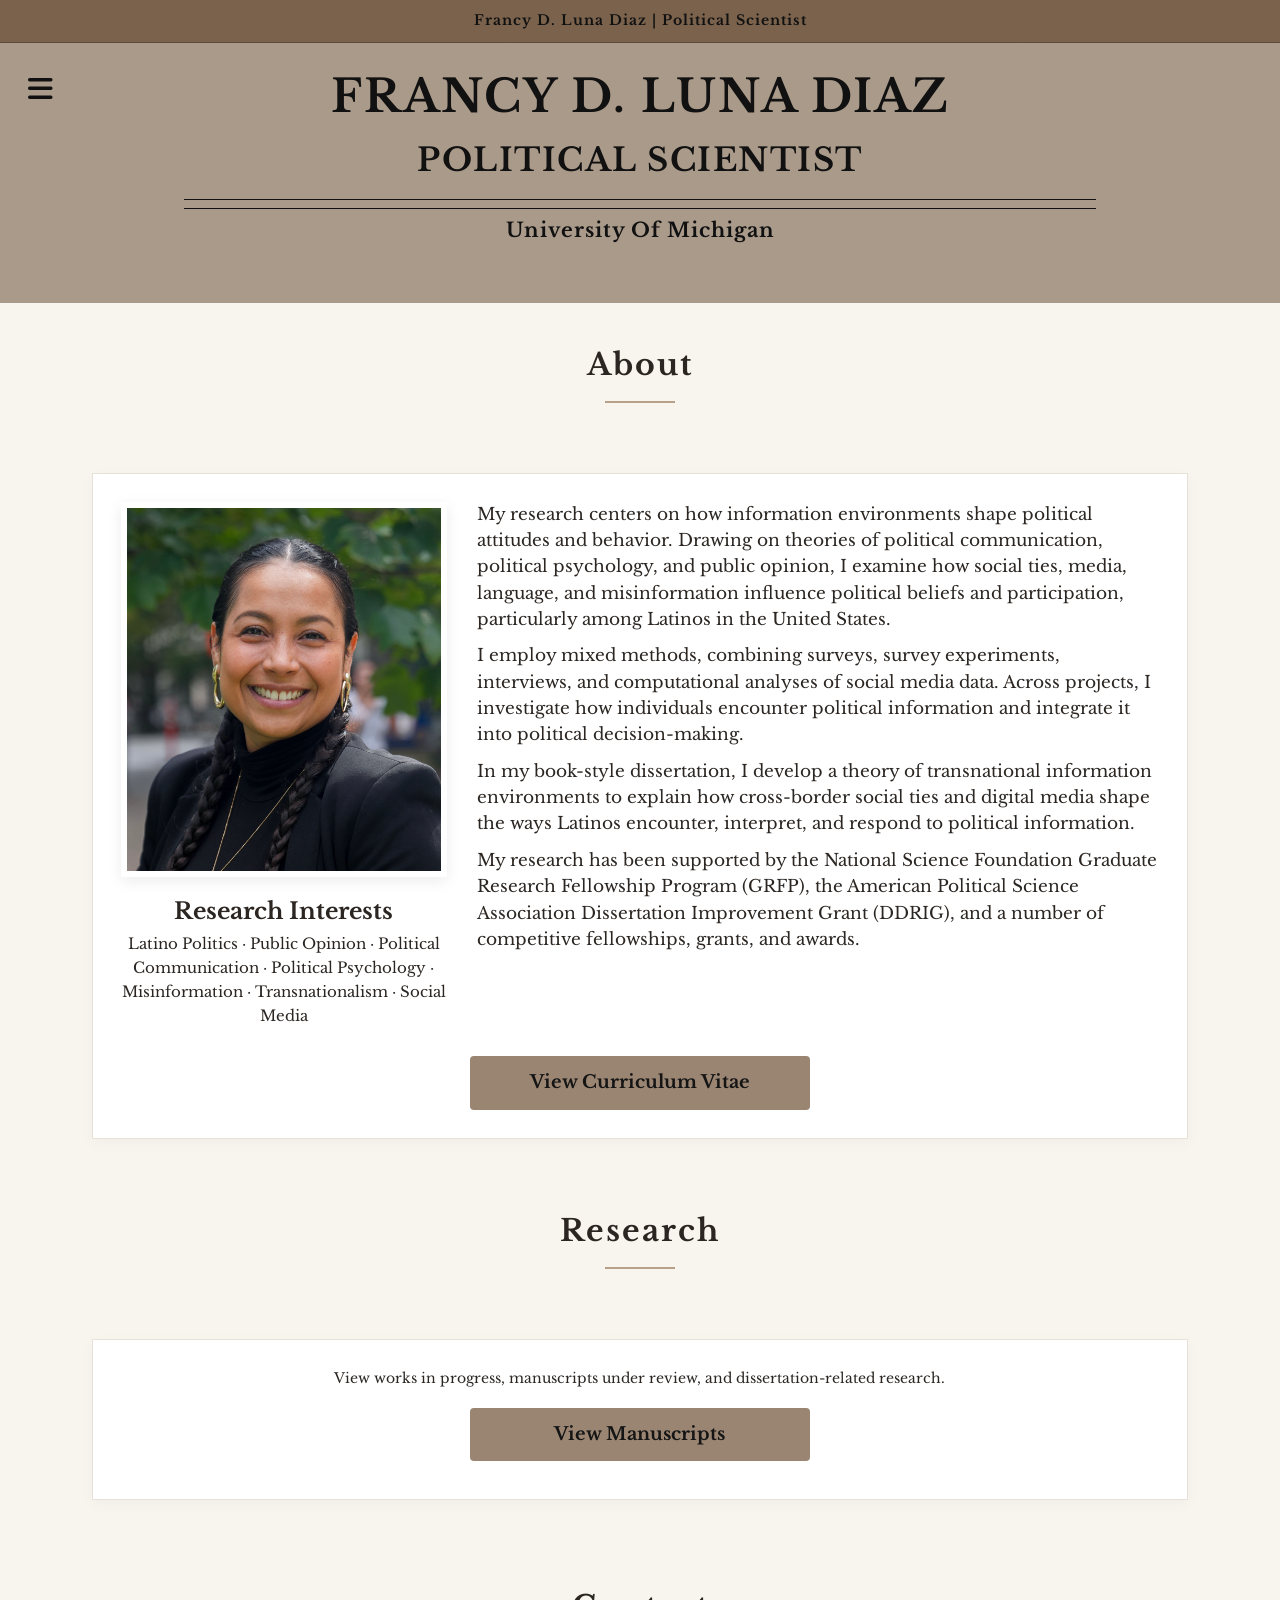
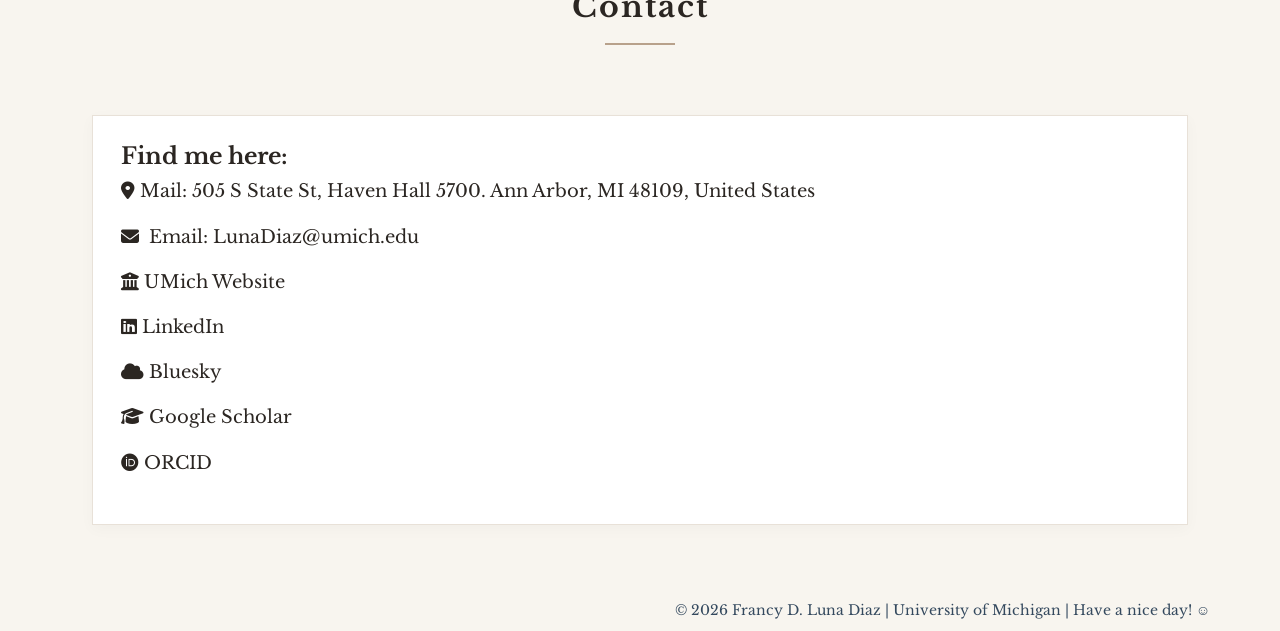
==== index.html @ 8e3c7a44 "Clean homepage CSS and fix text color" ====
<html lang="en">

<head>
  <meta charset="UTF-8">
  <meta name="viewport" content="width=device-width, initial-scale=1.0">
  <title>Francy Luna Diaz</title>

  <link rel="stylesheet" href="https://cdnjs.cloudflare.com/ajax/libs/font-awesome/6.5.1/css/all.min.css">
  <link href="https://fonts.googleapis.com/css2?family=Libre+Baskerville:wght@400;700&display=swap" rel="stylesheet">
  <link rel="stylesheet" href="styles.css">

  <style>
    body,
    h1, h2, h3, h4, h5, h6,
    p, a, li, span, div,
    .nav, .lead, .btn-custom {
      font-family: "Libre Baskerville", Georgia, "Times New Roman", serif !important;
    }

    body {
      color: #2B2622;
      background: #f8f5ef;
      line-height: 1.55;
    }

    .jumbotron {
      position: relative;
      height: 260px !important;
      min-height: 260px !important;
      max-height: 260px !important;
      padding-top: 20px !important;
      padding-bottom: 20px !important;
      overflow: hidden !important;
      background: linear-gradient(rgba(122, 98, 76, .62), rgba(122, 98, 76, .62)) !important;
    }

    .menu-toggle {
      position: absolute;
      top: 22px;
      left: 28px;
      z-index: 9999;
      color: #111111 !important;
      font-size: 28px;
      text-decoration: none;
      cursor: pointer;
    }

    .menu-toggle i {
      color: #111111 !important;
    }

    .jumbotron .container {
      margin-top: 0 !important;
      padding-top: 0 !important;
    }

    .jumbotron h1 {
  font-size: 45px !important;
  line-height: 1.15 !important;
  margin: 8px 0 !important;
  color: #111111 !important;
  font-weight: 700 !important;
  letter-spacing: 2px;
}

.jumbotron h1.subtitle {
  font-size: 32px !important;
  letter-spacing: 1.5px;
}

    .jumbotron h2 {
      font-size: 20px !important;
      margin-top: 10px !important;
      color: #111111 !important;
      font-weight: 700 !important;
      letter-spacing: 1px;
    }

    .jumbotron .spacer {
      height: 4px !important;
    }

    .jumbotron hr {
      margin: 8px auto !important;
      border-top: 1px solid #111111 !important;
    }

    .section {
      margin-top: 45px;
      text-align: center;
    }

    .section h1 {
      font-size: 30px;
      font-weight: 700;
      letter-spacing: 2px;
      color: #2B2622;
    }

    .section hr {
      width: 70px;
      border-top: 2px solid #B8A18B;
    }

    .content-container,
.contact-container {
  width: clamp(320px, 88vw, 1250px);
  margin: 0 auto;
}

    .clean-card {
      background: #ffffff;
      border: 1px solid #E8E1D8;
      padding: 28px;
      margin-bottom: 30px;
      box-shadow: 0 4px 14px rgba(0,0,0,0.03);
    }

    .about-card,
    .research-card,
    .contact-container .clean-card {
      width: 100%;
      margin-left: auto;
      margin-right: auto;
    }

    .about-card {
      margin-bottom: 30px;
    }

    .about-card .row {
      display: flex;
      align-items: flex-start;
    }

    .about-button {
      text-align: center;
      margin-top: 20px;
    }

    .about-text {
      font-size: 17px;
      text-align: left;
    }

    .about-text h2 {
      font-size: 23px;
      font-weight: 700;
      margin-top: 0;
      color: #2B2622;
    }

    .headshot-card {
      background: transparent;
      border: none;
      box-shadow: none;
      text-align: center;
    }

    .headshot-card img {
      max-width: 340px;
      width: 100%;
      border: 6px solid #ffffff;
      box-shadow: 0 4px 14px rgba(0,0,0,0.08);
    }

    .research-interests-box {
  margin-top: 22px;
  text-align: center;
  font-size: 15px;
  line-height: 1.6;
}

.research-interests-box h3 {
  font-size: 18px;
  font-weight: 700;
  margin-bottom: 8px;
  color: #2B2622;
}

.research-interests-box p {
  margin: 0;
  color: #2B2622;
}

    a {
      color: #2B2622;
    }

    a:hover {
      color: #111111;
    }

    .btn-custom {
      display: inline-block;
      min-width: 340px;
      background: #9A8572;
      color: #151515 !important;
      padding: 16px 28px;
      border-radius: 4px;
      text-decoration: none;
      margin-top: 8px;
      text-align: center;
      font-size: 18px;
      font-weight: 700;
      line-height: 1.2;
    }

    .btn-custom:hover {
      background: #7A624C;
      color: #2a2a2a !important;
      text-decoration: none;
    }

    .research-card {
      text-align: center;
      margin-bottom: 45px;
    }

    .research-card h2 {
      font-size: 24px !important;
      font-weight: 700;
      line-height: 1.3;
      margin-top: 0;
      margin-bottom: 12px;
      color: #2B2622;
    }

    .contact-container {
      margin-bottom: 45px;
    }

    .contact-container .lead {
      font-size: 18px;
    }

    .clean-card h3 {
      font-size: 23px;
      font-weight: 700;
      color: #2B2622;
      margin-top: 0;
    }

    .main-nav {
      background: #f8f5ef !important;
    }

    .main-nav div {
      background: #7A624C !important;
    }

    .main-nav h2 {
      color: #111111 !important;
    }

    .main-nav ul,
    .main-nav li,
    .main-nav a {
      background: #f8f5ef !important;
      color: #111111 !important;
    }

    .main-nav a i {
      color: #111111 !important;
    }

    .main-nav li.active a,
    .main-nav li.active a:hover,
    .main-nav li a:hover {
      background: #E8E1D8 !important;
      color: #111111 !important;
    }

    .contact-container,
    .contact-container p,
    .contact-container .lead,
    .contact-container a,
    .contact-container i {
      color: #2B2622 !important;
    }

    .contact-container a:hover {
      color: #7A624C !important;
    }

body .page-wrap .clean-card,
body .page-wrap .clean-card p,
body .page-wrap .clean-card li,
body .page-wrap .about-text,
body .page-wrap .about-text p,
body .page-wrap .research-card,
body .page-wrap .research-card p,
body .page-wrap .contact-container,
body .page-wrap .contact-container p,
body .page-wrap .contact-container .lead {
  color: #2B2622 !important;
}

.sticky-header {
  position: sticky;
  top: 0;
  z-index: 9998;
  background: #7A624C !important;
  color: #111111 !important;
  text-align: center;
  font-weight: 700;
  letter-spacing: 1px;
  padding: 10px 15px;
  border-bottom: 1px solid #5F4C3B;
}

.mobile-sticky-menu {
  display: none;
}

@media (max-width: 768px) {
  .research-interests-box {
    display: none;
  }

  .sticky-header {
    display: none;
  }

  .mobile-sticky-menu {
    display: block;
    position: fixed;
    top: 12px;
    left: 12px;
    z-index: 10000;
    color: #111111 !important;
    background: #B8A18B;
    padding: 8px 10px;
    border-radius: 4px;
    text-decoration: none;
    box-shadow: 0 2px 8px rgba(0,0,0,0.15);
  }

  .mobile-sticky-menu i {
    color: #111111 !important;
  }

  .jumbotron {
    height: 220px !important;
    min-height: 220px !important;
    max-height: 220px !important;
    padding-top: 35px !important;
  }

  .jumbotron h1 {
    font-size: 26px !important;
    line-height: 1.2 !important;
    letter-spacing: 1px;
  }

  .jumbotron h1.subtitle {
    font-size: 20px !important;
    letter-spacing: 1px;
  }

  .jumbotron h2 {
    font-size: 15px !important;
  }

  .jumbotron hr {
    width: 80%;
  }

  .content-container,
  .contact-container {
    width: 92%;
  }

  .about-card .row {
    display: block;
  }

  .col-md-4,
  .col-md-8 {
    width: 100%;
    float: none;
  }

  .headshot-card img {
    max-width: 260px;
    margin: 0 auto 18px auto;
    display: block;
  }

  .about-text {
    font-size: 16px;
    text-align: left;
  }

  .about-text h2 {
    font-size: 20px;
  }

  .btn-custom {
    min-width: 0;
    width: 100%;
    max-width: 320px;
    font-size: 16px;
  }

  .clean-card {
    padding: 22px;
  }

  .section h1 {
    font-size: 26px;
  }

  .contact-container .lead {
    font-size: 16px;
    line-height: 1.5;
  }
}
  </style>
</head>

<body>
  <div class="sticky-header">
    Francy D. Luna Diaz | Political Scientist
  </div>
  <a href="#main-nav" class="mobile-sticky-menu">
    <i class="fa-solid fa-bars"></i>
  </a>
  <nav class="main-nav" id="main-nav">
    <div style="height:80px;background:#7A624C;padding-top:1px;">
      <h2 class="text-center" style="color:#111111; letter-spacing:2px;">MENU</h2>
    </div>

    <ul class="nav nav-pills nav-stacked">
      <li class="active"><a href="#"><i class="fa-solid fa-house fa-fw"></i>&nbsp; Home</a></li>
      <li><a href="manuscripts.html"><i class="fa-solid fa-book fa-fw"></i>&nbsp; Research</a></li>
      <li><a href="awards.html"><i class="fa-solid fa-award fa-fw"></i>&nbsp; Awards</a></li>
      <li><a href="teaching.html"><i class="fa-solid fa-chalkboard-user fa-fw"></i>&nbsp; Teaching</a></li>
      <li><a href="cv.pdf" target="_blank"><i class="fa-solid fa-file-pdf fa-fw"></i>&nbsp; CV</a></li>
      <li><a href="background.html"><i class="fa-solid fa-book-open fa-fw"></i>&nbsp; My Background</a></li>
      <li><a href="#contact"><i class="fa-solid fa-envelope fa-fw"></i>&nbsp; Contact</a></li>
    </ul>
  </nav>

  <div class="page-wrap">

    <div class="jumbotron">
      <div class="container">
        <a href="#main-nav" class="h5 open-menu menu-toggle">
          <i class="fa-solid fa-bars"></i>
        </a>

        <a href="#" class="h5 close-menu menu-toggle">
          <i class="fa-solid fa-xmark"></i>
        </a>

        <h1>Francy D. Luna Diaz</h1>
        <div class="spacer"></div>
        <h1 class="subtitle">Political Scientist</h1>
        <div class="spacer"></div>
        <hr><hr>
        <h2 class="text-center">University of Michigan</h2>
      </div>
    </div>

    <div class="section" id="about">
      <h1>About</h1>
      <hr>
    </div>

    <div class="container content-container">
      <div class="clean-card about-card">
        <div class="row">
          <div class="col-md-4">
            <div class="headshot-card">
              <img src="headshot.jpg" alt="Francy's headshot">
            </div>
          
            <div class="research-interests-box">
              <h3>Research Interests</h3>
              <p>
                Latino Politics · Public Opinion · Political Communication · Political Psychology · Misinformation · Transnationalism · Social Media
              </p>
            </div>
          </div>

          <div class="col-md-8 about-text">
            <p>
              My research centers on how information environments shape political attitudes and behavior. Drawing on theories of political communication, political psychology, and public opinion, I examine how social ties, media, language, and misinformation influence political beliefs and participation, particularly among Latinos in the United States.
            </p>            

            <p>
              I employ mixed methods, combining surveys, survey experiments, interviews, and computational analyses of social media data. Across projects, I investigate how individuals encounter political information and integrate it into political decision-making.
            </p>            

            <p>
              In my book-style dissertation, I develop a theory of transnational information environments to explain how cross-border social ties and digital media shape the ways Latinos encounter, interpret, and respond to political information.
            </p>

            <p>
              My research has been supported by the National Science Foundation Graduate Research Fellowship Program (GRFP), the American Political Science Association Dissertation Improvement Grant (DDRIG), and a number of competitive fellowships, grants, and awards. </p>
          </div>
        </div>

        <div class="about-button">
          <a href="cv.pdf" class="btn-custom" target="_blank">View Curriculum Vitae</a>
        </div>
      </div>
    </div>

    <div class="section" id="what-i-do">
      <h1>Research</h1>
      <hr>
    </div>

    <div class="container content-container">
      <div class="clean-card research-card">

        <p>
          View works in progress, manuscripts under review,
          and dissertation-related research.
        </p>

        <p>
          <a href="manuscripts.html" class="btn-custom">View Manuscripts</a>
        </p>
      </div>
    </div>

    <div class="section" id="contact">
      <h1>Contact</h1>
      <hr>
    </div>

    <div class="container contact-container">
      <div class="clean-card">
        <h3>Find me here:</h3>

        <p class="lead"><i class="fa-solid fa-location-dot"></i>&nbsp;Mail: 505 S State St, Haven Hall 5700. Ann Arbor, MI 48109, United States</p>

        <p class="lead"><i class="fa-solid fa-envelope"></i>&nbsp; Email: <a href="mailto:LunaDiaz@umich.edu">LunaDiaz@umich.edu</a></p>

        <p class="lead"><i class="fa-solid fa-building-columns"></i>&nbsp;<a href="https://lsa.umich.edu/polisci/people/graduate-students/francy-luna-diaz.html">UMich Website</a></p>

        <p class="lead"><i class="fa-brands fa-linkedin"></i>&nbsp;<a href="https://www.linkedin.com/in/francylunadiaz/">LinkedIn</a></p>

        <p class="lead"><i class="fa-solid fa-cloud"></i>&nbsp;<a href="https://bsky.app/profile/francy-lunadiaz.bsky.social">Bluesky</a></p>

        <p class="lead"><i class="fa-solid fa-graduation-cap"></i>&nbsp;<a href="https://scholar.google.com/citations?user=ILk_aucAAAAJ&hl=en" target="_blank">Google Scholar</a></p>
        
        <p class="lead"><i class="fa-brands fa-orcid"></i>&nbsp;<a href="https://orcid.org/0009-0003-6795-1468" target="_blank">ORCID</a></p>
      </div>
    </div>

    <div class="container">
      <footer>
        <p class="pull-right"> © 2026 Francy D. Luna Diaz | University of Michigan | Have a nice day! &#9786;</p>
      </footer>
    </div>
  </div>
</body>
</html>
---- styles.css ----
/*! normalize.css v3.0.0 | MIT License | git.io/normalize */html{font-family:sans-serif;-ms-text-size-adjust:100%;-webkit-text-size-adjust:100%}body{margin:0}article,aside,details,figcaption,figure,footer,header,hgroup,main,nav,section,summary{display:block}audio,canvas,progress,video{display:inline-block;vertical-align:baseline}audio:not([controls]){display:none;height:0}[hidden],template{display:none}a{background:transparent}a:active,a:hover{outline:0}abbr[title]{border-bottom:1px dotted}b,strong{font-weight:bold}dfn{font-style:italic}h1{font-size:2em;margin:0.67em 0}mark{background:#ff0;color:#000}small{font-size:80%}sub,sup{font-size:75%;line-height:0;position:relative;vertical-align:baseline}sup{top:-0.5em}sub{bottom:-0.25em}img{border:0}svg:not(:root){overflow:hidden}figure{margin:1em 40px}hr{-moz-box-sizing:content-box;box-sizing:content-box;height:0}pre{overflow:auto}code,kbd,pre,samp{font-family:monospace, monospace;font-size:1em}button,input,optgroup,select,textarea{color:inherit;font:inherit;margin:0}button{overflow:visible}button,select{text-transform:none}button,html input[type="button"],input[type="reset"],input[type="submit"]{-webkit-appearance:button;cursor:pointer}button[disabled],html input[disabled]{cursor:default}button::-moz-focus-inner,input::-moz-focus-inner{border:0;padding:0}input{line-height:normal}input[type="checkbox"],input[type="radio"]{-moz-box-sizing:border-box;box-sizing:border-box;padding:0}input[type="number"]::-webkit-inner-spin-button,input[type="number"]::-webkit-outer-spin-button{height:auto}input[type="search"]{-webkit-appearance:textfield;-moz-box-sizing:content-box;box-sizing:content-box}input[type="search"]::-webkit-search-cancel-button,input[type="search"]::-webkit-search-decoration{-webkit-appearance:none}fieldset{border:1px solid #c0c0c0;margin:0 2px;padding:0.35em 0.625em 0.75em}legend{border:0;padding:0}textarea{overflow:auto}optgroup{font-weight:bold}table{border-collapse:collapse;border-spacing:0}td,th{padding:0}*{-moz-box-sizing:border-box;box-sizing:border-box}*:before,*:after{-moz-box-sizing:border-box;box-sizing:border-box}html{font-size:62.5%;-webkit-tap-highlight-color:transparent}body{font-family:"Helvetica Neue",Helvetica,Arial,sans-serif;font-size:14px;line-height:1.42857;color:#333;background-color:#f2f3f8}input,button,select,textarea{font-family:inherit;font-size:inherit;line-height:inherit}a{color:#428bca;text-decoration:none}a:hover,a:focus{color:#2a6496;text-decoration:underline}a:focus{outline:thin dotted;outline:5px auto -webkit-focus-ring-color;outline-offset:-2px}figure{margin:0}img{vertical-align:middle}.img-responsive{display:block;max-width:100%;height:auto}.img-rounded{border-radius:6px}.img-thumbnail{padding:4px;line-height:1.42857;background-color:#f2f3f8;border:1px solid #ddd;border-radius:4px;-webkit-transition:all 0.2s ease-in-out;transition:all 0.2s ease-in-out;display:inline-block;max-width:100%;height:auto}.img-circle{border-radius:50%}hr{margin-top:20px;margin-bottom:20px;border:0;border-top:1px solid #34495e}.sr-only{position:absolute;width:1px;height:1px;margin:-1px;padding:0;overflow:hidden;clip:rect(0, 0, 0, 0);border:0}h1,h2,h3,h4,h5,h6,.h1,.h2,.h3,.h4,.h5,.h6{font-family:"Raleway","Helvetica Neue",Helvetica,Arial,sans-serif;font-weight:500;line-height:1.1;color:#34495e}h1 small,h1 .small,h2 small,h2 .small,h3 small,h3 .small,h4 small,h4 .small,h5 small,h5 .small,h6 small,h6 .small,.h1 small,.h1 .small,.h2 small,.h2 .small,.h3 small,.h3 .small,.h4 small,.h4 .small,.h5 small,.h5 .small,.h6 small,.h6 .small{font-weight:normal;line-height:1;color:#999}h1,.h1,h2,.h2,h3,.h3{margin-top:20px;margin-bottom:10px}h1 small,h1 .small,.h1 small,.h1 .small,h2 small,h2 .small,.h2 small,.h2 .small,h3 small,h3 .small,.h3 small,.h3 .small{font-size:65%}h4,.h4,h5,.h5,h6,.h6{margin-top:10px;margin-bottom:10px}h4 small,h4 .small,.h4 small,.h4 .small,h5 small,h5 .small,.h5 small,.h5 .small,h6 small,h6 .small,.h6 small,.h6 .small{font-size:75%}h1,.h1{font-size:36px}h2,.h2{font-size:30px}h3,.h3{font-size:24px}h4,.h4{font-size:18px}h5,.h5{font-size:14px}h6,.h6{font-size:12px}p{margin:0 0 10px;color:#34495e}.lead{margin-bottom:20px;font-size:16px;font-weight:200;line-height:1.4}@media (min-width: 768px){.lead{font-size:21px}}small,.small{font-size:85%}cite{font-style:normal}.text-left{text-align:left}.text-right{text-align:right}.text-center{text-align:center}.text-justify{text-align:justify}.text-muted{color:#999}.text-primary{color:#428bca}a.text-primary:hover{color:#3071a9}.text-success{color:#3c763d}a.text-success:hover{color:#2b542c}.text-info{color:#31708f}a.text-info:hover{color:#245269}.text-warning{color:#8a6d3b}a.text-warning:hover{color:#66512c}.text-danger{color:#a94442}a.text-danger:hover{color:#843534}.bg-primary{color:#fff}.bg-primary{background-color:#428bca}a.bg-primary:hover{background-color:#3071a9}.bg-success{background-color:#dff0d8}a.bg-success:hover{background-color:#c1e2b3}.bg-info{background-color:#d9edf7}a.bg-info:hover{background-color:#afd9ee}.bg-warning{background-color:#fcf8e3}a.bg-warning:hover{background-color:#f7ecb5}.bg-danger{background-color:#f2dede}a.bg-danger:hover{background-color:#e4b9b9}.page-header{padding-bottom:9px;margin:40px 0 20px;border-bottom:1px solid #eee}ul,ol{margin-top:0;margin-bottom:10px}ul ul,ul ol,ol ul,ol ol{margin-bottom:0}.list-unstyled,.list-inline{padding-left:0;list-style:none}.list-inline{margin-left:-5px}.list-inline>li{display:inline-block;padding-left:5px;padding-right:5px}dl{margin-top:0;margin-bottom:20px}dt,dd{line-height:1.42857}dt{font-weight:bold}dd{margin-left:0}@media (min-width: 768px){.dl-horizontal dt{float:left;width:160px;clear:left;text-align:right;overflow:hidden;text-overflow:ellipsis;white-space:nowrap}.dl-horizontal dd{margin-left:180px}.dl-horizontal dd:before,.dl-horizontal dd:after{content:" ";display:table}.dl-horizontal dd:after{clear:both}}abbr[title],abbr[data-original-title]{cursor:help;border-bottom:1px dotted #999}.initialism{font-size:90%;text-transform:uppercase}blockquote{padding:10px 20px;margin:0 0 20px;font-size:17.5px;border-left:5px solid #eee}blockquote p:last-child,blockquote ul:last-child,blockquote ol:last-child{margin-bottom:0}blockquote footer,blockquote small,blockquote .small{display:block;font-size:80%;line-height:1.42857;color:#999}blockquote footer:before,blockquote small:before,blockquote .small:before{content:'\2014 \00A0'}.blockquote-reverse,blockquote.pull-right{padding-right:15px;padding-left:0;border-right:5px solid #eee;border-left:0;text-align:right}.blockquote-reverse footer:before,.blockquote-reverse small:before,.blockquote-reverse .small:before,blockquote.pull-right footer:before,blockquote.pull-right small:before,blockquote.pull-right .small:before{content:''}.blockquote-reverse footer:after,.blockquote-reverse small:after,.blockquote-reverse .small:after,blockquote.pull-right footer:after,blockquote.pull-right small:after,blockquote.pull-right .small:after{content:'\00A0 \2014'}blockquote:before,blockquote:after{content:""}address{margin-bottom:20px;font-style:normal;line-height:1.42857}code,kbd,pre,samp{font-family:Menlo,Monaco,Consolas,"Courier New",monospace}code{padding:2px 4px;font-size:90%;color:#c7254e;background-color:#f9f2f4;white-space:nowrap;border-radius:4px}kbd{padding:2px 4px;font-size:90%;color:#fff;background-color:#333;border-radius:3px;box-shadow:inset 0 -1px 0 rgba(0,0,0,0.25)}pre{display:block;padding:9.5px;margin:0 0 10px;font-size:13px;line-height:1.42857;word-break:break-all;word-wrap:break-word;color:#333;background-color:#f5f5f5;border:1px solid #ccc;border-radius:4px}pre code{padding:0;font-size:inherit;color:inherit;white-space:pre-wrap;background-color:transparent;border-radius:0}.pre-scrollable{max-height:340px;overflow-y:scroll}.container{margin-right:auto;margin-left:auto;padding-left:15px;padding-right:15px}.container:before,.container:after{content:" ";display:table}.container:after{clear:both}@media (min-width: 768px){.container{width:750px}}@media (min-width: 992px){.container{width:970px}}@media (min-width: 1200px){.container{width:1170px}}.container-fluid{margin-right:auto;margin-left:auto;padding-left:15px;padding-right:15px}.container-fluid:before,.container-fluid:after{content:" ";display:table}.container-fluid:after{clear:both}.row{margin-left:-15px;margin-right:-15px}.row:before,.row:after{content:" ";display:table}.row:after{clear:both}.col-xs-1,.col-sm-1,.col-md-1,.col-lg-1,.col-xs-2,.col-sm-2,.col-md-2,.col-lg-2,.col-xs-3,.col-sm-3,.col-md-3,.col-lg-3,.col-xs-4,.col-sm-4,.col-md-4,.col-lg-4,.col-xs-5,.col-sm-5,.col-md-5,.col-lg-5,.col-xs-6,.col-sm-6,.col-md-6,.col-lg-6,.col-xs-7,.col-sm-7,.col-md-7,.col-lg-7,.col-xs-8,.col-sm-8,.col-md-8,.col-lg-8,.col-xs-9,.col-sm-9,.col-md-9,.col-lg-9,.col-xs-10,.col-sm-10,.col-md-10,.col-lg-10,.col-xs-11,.col-sm-11,.col-md-11,.col-lg-11,.col-xs-12,.col-sm-12,.col-md-12,.col-lg-12{position:relative;min-height:1px;padding-left:15px;padding-right:15px}.col-xs-1,.col-xs-2,.col-xs-3,.col-xs-4,.col-xs-5,.col-xs-6,.col-xs-7,.col-xs-8,.col-xs-9,.col-xs-10,.col-xs-11,.col-xs-12{float:left}.col-xs-1{width:8.33333%}.col-xs-2{width:16.66667%}.col-xs-3{width:25%}.col-xs-4{width:33.33333%}.col-xs-5{width:41.66667%}.col-xs-6{width:50%}.col-xs-7{width:58.33333%}.col-xs-8{width:66.66667%}.col-xs-9{width:75%}.col-xs-10{width:83.33333%}.col-xs-11{width:91.66667%}.col-xs-12{width:100%}.col-xs-pull-0{right:0%}.col-xs-pull-1{right:8.33333%}.col-xs-pull-2{right:16.66667%}.col-xs-pull-3{right:25%}.col-xs-pull-4{right:33.33333%}.col-xs-pull-5{right:41.66667%}.col-xs-pull-6{right:50%}.col-xs-pull-7{right:58.33333%}.col-xs-pull-8{right:66.66667%}.col-xs-pull-9{right:75%}.col-xs-pull-10{right:83.33333%}.col-xs-pull-11{right:91.66667%}.col-xs-pull-12{right:100%}.col-xs-push-0{left:0%}.col-xs-push-1{left:8.33333%}.col-xs-push-2{left:16.66667%}.col-xs-push-3{left:25%}.col-xs-push-4{left:33.33333%}.col-xs-push-5{left:41.66667%}.col-xs-push-6{left:50%}.col-xs-push-7{left:58.33333%}.col-xs-push-8{left:66.66667%}.col-xs-push-9{left:75%}.col-xs-push-10{left:83.33333%}.col-xs-push-11{left:91.66667%}.col-xs-push-12{left:100%}.col-xs-offset-0{margin-left:0%}.col-xs-offset-1{margin-left:8.33333%}.col-xs-offset-2{margin-left:16.66667%}.col-xs-offset-3{margin-left:25%}.col-xs-offset-4{margin-left:33.33333%}.col-xs-offset-5{margin-left:41.66667%}.col-xs-offset-6{margin-left:50%}.col-xs-offset-7{margin-left:58.33333%}.col-xs-offset-8{margin-left:66.66667%}.col-xs-offset-9{margin-left:75%}.col-xs-offset-10{margin-left:83.33333%}.col-xs-offset-11{margin-left:91.66667%}.col-xs-offset-12{margin-left:100%}@media (min-width: 768px){.col-sm-1,.col-sm-2,.col-sm-3,.col-sm-4,.col-sm-5,.col-sm-6,.col-sm-7,.col-sm-8,.col-sm-9,.col-sm-10,.col-sm-11,.col-sm-12{float:left}.col-sm-1{width:8.33333%}.col-sm-2{width:16.66667%}.col-sm-3{width:25%}.col-sm-4{width:33.33333%}.col-sm-5{width:41.66667%}.col-sm-6{width:50%}.col-sm-7{width:58.33333%}.col-sm-8{width:66.66667%}.col-sm-9{width:75%}.col-sm-10{width:83.33333%}.col-sm-11{width:91.66667%}.col-sm-12{width:100%}.col-sm-pull-0{right:0%}.col-sm-pull-1{right:8.33333%}.col-sm-pull-2{right:16.66667%}.col-sm-pull-3{right:25%}.col-sm-pull-4{right:33.33333%}.col-sm-pull-5{right:41.66667%}.col-sm-pull-6{right:50%}.col-sm-pull-7{right:58.33333%}.col-sm-pull-8{right:66.66667%}.col-sm-pull-9{right:75%}.col-sm-pull-10{right:83.33333%}.col-sm-pull-11{right:91.66667%}.col-sm-pull-12{right:100%}.col-sm-push-0{left:0%}.col-sm-push-1{left:8.33333%}.col-sm-push-2{left:16.66667%}.col-sm-push-3{left:25%}.col-sm-push-4{left:33.33333%}.col-sm-push-5{left:41.66667%}.col-sm-push-6{left:50%}.col-sm-push-7{left:58.33333%}.col-sm-push-8{left:66.66667%}.col-sm-push-9{left:75%}.col-sm-push-10{left:83.33333%}.col-sm-push-11{left:91.66667%}.col-sm-push-12{left:100%}.col-sm-offset-0{margin-left:0%}.col-sm-offset-1{margin-left:8.33333%}.col-sm-offset-2{margin-left:16.66667%}.col-sm-offset-3{margin-left:25%}.col-sm-offset-4{margin-left:33.33333%}.col-sm-offset-5{margin-left:41.66667%}.col-sm-offset-6{margin-left:50%}.col-sm-offset-7{margin-left:58.33333%}.col-sm-offset-8{margin-left:66.66667%}.col-sm-offset-9{margin-left:75%}.col-sm-offset-10{margin-left:83.33333%}.col-sm-offset-11{margin-left:91.66667%}.col-sm-offset-12{margin-left:100%}}@media (min-width: 992px){.col-md-1,.col-md-2,.col-md-3,.col-md-4,.col-md-5,.col-md-6,.col-md-7,.col-md-8,.col-md-9,.col-md-10,.col-md-11,.col-md-12{float:left}.col-md-1{width:8.33333%}.col-md-2{width:16.66667%}.col-md-3{width:25%}.col-md-4{width:33.33333%}.col-md-5{width:41.66667%}.col-md-6{width:50%}.col-md-7{width:58.33333%}.col-md-8{width:66.66667%}.col-md-9{width:75%}.col-md-10{width:83.33333%}.col-md-11{width:91.66667%}.col-md-12{width:100%}.col-md-pull-0{right:0%}.col-md-pull-1{right:8.33333%}.col-md-pull-2{right:16.66667%}.col-md-pull-3{right:25%}.col-md-pull-4{right:33.33333%}.col-md-pull-5{right:41.66667%}.col-md-pull-6{right:50%}.col-md-pull-7{right:58.33333%}.col-md-pull-8{right:66.66667%}.col-md-pull-9{right:75%}.col-md-pull-10{right:83.33333%}.col-md-pull-11{right:91.66667%}.col-md-pull-12{right:100%}.col-md-push-0{left:0%}.col-md-push-1{left:8.33333%}.col-md-push-2{left:16.66667%}.col-md-push-3{left:25%}.col-md-push-4{left:33.33333%}.col-md-push-5{left:41.66667%}.col-md-push-6{left:50%}.col-md-push-7{left:58.33333%}.col-md-push-8{left:66.66667%}.col-md-push-9{left:75%}.col-md-push-10{left:83.33333%}.col-md-push-11{left:91.66667%}.col-md-push-12{left:100%}.col-md-offset-0{margin-left:0%}.col-md-offset-1{margin-left:8.33333%}.col-md-offset-2{margin-left:16.66667%}.col-md-offset-3{margin-left:25%}.col-md-offset-4{margin-left:33.33333%}.col-md-offset-5{margin-left:41.66667%}.col-md-offset-6{margin-left:50%}.col-md-offset-7{margin-left:58.33333%}.col-md-offset-8{margin-left:66.66667%}.col-md-offset-9{margin-left:75%}.col-md-offset-10{margin-left:83.33333%}.col-md-offset-11{margin-left:91.66667%}.col-md-offset-12{margin-left:100%}}@media (min-width: 1200px){.col-lg-1,.col-lg-2,.col-lg-3,.col-lg-4,.col-lg-5,.col-lg-6,.col-lg-7,.col-lg-8,.col-lg-9,.col-lg-10,.col-lg-11,.col-lg-12{float:left}.col-lg-1{width:8.33333%}.col-lg-2{width:16.66667%}.col-lg-3{width:25%}.col-lg-4{width:33.33333%}.col-lg-5{width:41.66667%}.col-lg-6{width:50%}.col-lg-7{width:58.33333%}.col-lg-8{width:66.66667%}.col-lg-9{width:75%}.col-lg-10{width:83.33333%}.col-lg-11{width:91.66667%}.col-lg-12{width:100%}.col-lg-pull-0{right:0%}.col-lg-pull-1{right:8.33333%}.col-lg-pull-2{right:16.66667%}.col-lg-pull-3{right:25%}.col-lg-pull-4{right:33.33333%}.col-lg-pull-5{right:41.66667%}.col-lg-pull-6{right:50%}.col-lg-pull-7{right:58.33333%}.col-lg-pull-8{right:66.66667%}.col-lg-pull-9{right:75%}.col-lg-pull-10{right:83.33333%}.col-lg-pull-11{right:91.66667%}.col-lg-pull-12{right:100%}.col-lg-push-0{left:0%}.col-lg-push-1{left:8.33333%}.col-lg-push-2{left:16.66667%}.col-lg-push-3{left:25%}.col-lg-push-4{left:33.33333%}.col-lg-push-5{left:41.66667%}.col-lg-push-6{left:50%}.col-lg-push-7{left:58.33333%}.col-lg-push-8{left:66.66667%}.col-lg-push-9{left:75%}.col-lg-push-10{left:83.33333%}.col-lg-push-11{left:91.66667%}.col-lg-push-12{left:100%}.col-lg-offset-0{margin-left:0%}.col-lg-offset-1{margin-left:8.33333%}.col-lg-offset-2{margin-left:16.66667%}.col-lg-offset-3{margin-left:25%}.col-lg-offset-4{margin-left:33.33333%}.col-lg-offset-5{margin-left:41.66667%}.col-lg-offset-6{margin-left:50%}.col-lg-offset-7{margin-left:58.33333%}.col-lg-offset-8{margin-left:66.66667%}.col-lg-offset-9{margin-left:75%}.col-lg-offset-10{margin-left:83.33333%}.col-lg-offset-11{margin-left:91.66667%}.col-lg-offset-12{margin-left:100%}}fieldset{padding:0;margin:0;border:0;min-width:0}legend{display:block;width:100%;padding:0;margin-bottom:20px;font-size:21px;line-height:inherit;color:#333;border:0;border-bottom:1px solid #e5e5e5}label{display:inline-block;margin-bottom:5px;font-weight:bold}input[type="search"]{-moz-box-sizing:border-box;box-sizing:border-box}input[type="radio"],input[type="checkbox"]{margin:4px 0 0;margin-top:1px \9;line-height:normal}input[type="file"]{display:block}input[type="range"]{display:block;width:100%}select[multiple],select[size]{height:auto}input[type="file"]:focus,input[type="radio"]:focus,input[type="checkbox"]:focus{outline:thin dotted;outline:5px auto -webkit-focus-ring-color;outline-offset:-2px}output{display:block;padding-top:7px;font-size:14px;line-height:1.42857;color:#555}.form-control{display:block;width:100%;height:34px;padding:6px 12px;font-size:14px;line-height:1.42857;color:#555;background-color:#fff;background-image:none;border:none;border-radius:3px;background:#eee;-webkit-transition:border-color ease-in-out 0.15s,box-shadow ease-in-out 0.15s;transition:border-color ease-in-out 0.15s,box-shadow ease-in-out 0.15s}.form-control:focus{border-color:#66afe9;outline:0;box-shadow:inset 0 1px 1px rgba(0,0,0,0.075),0 0 8px rgba(102,175,233,0.6)}.form-control::-moz-placeholder{color:#999;opacity:1}.form-control:-ms-input-placeholder{color:#999}.form-control::-webkit-input-placeholder{color:#999}.form-control[disabled],.form-control[readonly],fieldset[disabled] .form-control{cursor:not-allowed;background-color:#eee;opacity:1}textarea.form-control{height:auto}input[type="search"]{-webkit-appearance:none}input[type="date"]{line-height:34px}.form-group{margin-bottom:15px}.radio,.checkbox{display:block;min-height:20px;margin-top:10px;margin-bottom:10px;padding-left:20px}.radio label,.checkbox label{display:inline;font-weight:normal;cursor:pointer}.radio input[type="radio"],.radio-inline input[type="radio"],.checkbox input[type="checkbox"],.checkbox-inline input[type="checkbox"]{float:left;margin-left:-20px}.radio+.radio,.checkbox+.checkbox{margin-top:-5px}.radio-inline,.checkbox-inline{display:inline-block;padding-left:20px;margin-bottom:0;vertical-align:middle;font-weight:normal;cursor:pointer}.radio-inline+.radio-inline,.checkbox-inline+.checkbox-inline{margin-top:0;margin-left:10px}input[type="radio"][disabled],fieldset[disabled] input[type="radio"],input[type="checkbox"][disabled],fieldset[disabled] input[type="checkbox"],.radio[disabled],fieldset[disabled] .radio,.radio-inline[disabled],fieldset[disabled] .radio-inline,.checkbox[disabled],fieldset[disabled] .checkbox,.checkbox-inline[disabled],fieldset[disabled] .checkbox-inline{cursor:not-allowed}.input-sm{height:30px;padding:5px 10px;font-size:12px;line-height:1.5;border-radius:3px}select.input-sm{height:30px;line-height:30px}textarea.input-sm,select[multiple].input-sm{height:auto}.input-lg{height:46px;padding:10px 16px;font-size:18px;line-height:1.33;border-radius:6px}select.input-lg{height:46px;line-height:46px}textarea.input-lg,select[multiple].input-lg{height:auto}.has-feedback{position:relative}.has-feedback .form-control{padding-right:42.5px}.has-feedback .form-control-feedback{position:absolute;top:25px;right:0;display:block;width:34px;height:34px;line-height:34px;text-align:center}.has-success .help-block,.has-success .control-label,.has-success .radio,.has-success .checkbox,.has-success .radio-inline,.has-success .checkbox-inline{color:#3c763d}.has-success .form-control{border-color:#3c763d;box-shadow:inset 0 1px 1px rgba(0,0,0,0.075)}.has-success .form-control:focus{border-color:#2b542c;box-shadow:inset 0 1px 1px rgba(0,0,0,0.075),0 0 6px #67b168}.has-success .input-group-addon{color:#3c763d;border-color:#3c763d;background-color:#dff0d8}.has-success .form-control-feedback{color:#3c763d}.has-warning .help-block,.has-warning .control-label,.has-warning .radio,.has-warning .checkbox,.has-warning .radio-inline,.has-warning .checkbox-inline{color:#8a6d3b}.has-warning .form-control{border-color:#8a6d3b;box-shadow:inset 0 1px 1px rgba(0,0,0,0.075)}.has-warning .form-control:focus{border-color:#66512c;box-shadow:inset 0 1px 1px rgba(0,0,0,0.075),0 0 6px #c0a16b}.has-warning .input-group-addon{color:#8a6d3b;border-color:#8a6d3b;background-color:#fcf8e3}.has-warning .form-control-feedback{color:#8a6d3b}.has-error .help-block,.has-error .control-label,.has-error .radio,.has-error .checkbox,.has-error .radio-inline,.has-error .checkbox-inline{color:#a94442}.has-error .form-control{border-color:#a94442;box-shadow:inset 0 1px 1px rgba(0,0,0,0.075)}.has-error .form-control:focus{border-color:#843534;box-shadow:inset 0 1px 1px rgba(0,0,0,0.075),0 0 6px #ce8483}.has-error .input-group-addon{color:#a94442;border-color:#a94442;background-color:#f2dede}.has-error .form-control-feedback{color:#a94442}.form-control-static{margin-bottom:0}.help-block{display:block;margin-top:5px;margin-bottom:10px;color:#737373}@media (min-width: 768px){.form-inline .form-group{display:inline-block;margin-bottom:0;vertical-align:middle}.form-inline .form-control{display:inline-block;width:auto;vertical-align:middle}.form-inline .input-group>.form-control{width:100%}.form-inline .control-label{margin-bottom:0;vertical-align:middle}.form-inline .radio,.form-inline .checkbox{display:inline-block;margin-top:0;margin-bottom:0;padding-left:0;vertical-align:middle}.form-inline .radio input[type="radio"],.form-inline .checkbox input[type="checkbox"]{float:none;margin-left:0}.form-inline .has-feedback .form-control-feedback{top:0}}.form-horizontal .control-label,.form-horizontal .radio,.form-horizontal .checkbox,.form-horizontal .radio-inline,.form-horizontal .checkbox-inline{margin-top:0;margin-bottom:0;padding-top:7px}.form-horizontal .radio,.form-horizontal .checkbox{min-height:27px}.form-horizontal .form-group{margin-left:-15px;margin-right:-15px}.form-horizontal .form-group:before,.form-horizontal .form-group:after{content:" ";display:table}.form-horizontal .form-group:after{clear:both}.form-horizontal .form-control-static{padding-top:7px}@media (min-width: 768px){.form-horizontal .control-label{text-align:right}}.form-horizontal .has-feedback .form-control-feedback{top:0;right:15px}.contact{width:100%;margin-bottom:10px;background:rgba(0,0,0,0.3);border:none;outline:none;padding:10px;font-size:13px;color:#fff;text-shadow:1px 1px 1px rgba(0,0,0,0.3);border:1px solid rgba(0,0,0,0.3);border-radius:4px;box-shadow:inset 0 -5px 45px rgba(100,100,100,0.2),0 1px 1px rgba(255,255,255,0.2)}.contact:focus{box-shadow:inset 0 -5px 45px rgba(100,100,100,0.4),0 1px 1px rgba(255,255,255,0.2)}.btn{display:inline-block;margin-bottom:0;font-weight:normal;text-align:center;vertical-align:middle;cursor:pointer;background-image:none;border:1px solid transparent;white-space:nowrap;padding:6px 12px;font-size:14px;line-height:1.42857;border-radius:4px;-webkit-user-select:none;-moz-user-select:none;-ms-user-select:none;user-select:none}.btn:focus,.btn:active:focus,.btn.active:focus{outline:thin dotted;outline:5px auto -webkit-focus-ring-color;outline-offset:-2px}.btn:hover,.btn:focus{color:#333;text-decoration:none}.btn:active,.btn.active{outline:0;background-image:none;box-shadow:inset 0 3px 5px rgba(0,0,0,0.125)}.btn.disabled,.btn[disabled],fieldset[disabled] .btn{cursor:not-allowed;pointer-events:none;opacity:0.65;filter:alpha(opacity=65);box-shadow:none}.btn-default{color:#333;background-color:#fff;border-color:#ccc}.btn-default:hover,.btn-default:focus,.btn-default:active,.btn-default.active{color:#333;background-color:#ebebeb;border-color:#adadad}.open .btn-default.dropdown-toggle{color:#333;background-color:#ebebeb;border-color:#adadad}.btn-default:active,.btn-default.active{background-image:none}.open .btn-default.dropdown-toggle{background-image:none}.btn-default.disabled,.btn-default.disabled:hover,.btn-default.disabled:focus,.btn-default.disabled:active,.btn-default.disabled.active,.btn-default[disabled],.btn-default[disabled]:hover,.btn-default[disabled]:focus,.btn-default[disabled]:active,.btn-default[disabled].active,fieldset[disabled] .btn-default,fieldset[disabled] .btn-default:hover,fieldset[disabled] .btn-default:focus,fieldset[disabled] .btn-default:active,fieldset[disabled] .btn-default.active{background-color:#fff;border-color:#ccc}.btn-default .badge{color:#fff;background-color:#333}.btn-primary{color:#fff;background-color:#428bca;border-color:#357ebd}.btn-primary:hover,.btn-primary:focus,.btn-primary:active,.btn-primary.active{color:#fff;background-color:#3276b1;border-color:#285e8e}.open .btn-primary.dropdown-toggle{color:#fff;background-color:#3276b1;border-color:#285e8e}.btn-primary:active,.btn-primary.active{background-image:none}.open .btn-primary.dropdown-toggle{background-image:none}.btn-primary.disabled,.btn-primary.disabled:hover,.btn-primary.disabled:focus,.btn-primary.disabled:active,.btn-primary.disabled.active,.btn-primary[disabled],.btn-primary[disabled]:hover,.btn-primary[disabled]:focus,.btn-primary[disabled]:active,.btn-primary[disabled].active,fieldset[disabled] .btn-primary,fieldset[disabled] .btn-primary:hover,fieldset[disabled] .btn-primary:focus,fieldset[disabled] .btn-primary:active,fieldset[disabled] .btn-primary.active{background-color:#428bca;border-color:#357ebd}.btn-primary .badge{color:#428bca;background-color:#fff}.btn-success{color:#fff;background-color:#5cb85c;border-color:#4cae4c}.btn-success:hover,.btn-success:focus,.btn-success:active,.btn-success.active{color:#fff;background-color:#47a447;border-color:#398439}.open .btn-success.dropdown-toggle{color:#fff;background-color:#47a447;border-color:#398439}.btn-success:active,.btn-success.active{background-image:none}.open .btn-success.dropdown-toggle{background-image:none}.btn-success.disabled,.btn-success.disabled:hover,.btn-success.disabled:focus,.btn-success.disabled:active,.btn-success.disabled.active,.btn-success[disabled],.btn-success[disabled]:hover,.btn-success[disabled]:focus,.btn-success[disabled]:active,.btn-success[disabled].active,fieldset[disabled] .btn-success,fieldset[disabled] .btn-success:hover,fieldset[disabled] .btn-success:focus,fieldset[disabled] .btn-success:active,fieldset[disabled] .btn-success.active{background-color:#5cb85c;border-color:#4cae4c}.btn-success .badge{color:#5cb85c;background-color:#fff}.btn-info{color:#fff;background-color:#5bc0de;border-color:#46b8da}.btn-info:hover,.btn-info:focus,.btn-info:active,.btn-info.active{color:#fff;background-color:#39b3d7;border-color:#269abc}.open .btn-info.dropdown-toggle{color:#fff;background-color:#39b3d7;border-color:#269abc}.btn-info:active,.btn-info.active{background-image:none}.open .btn-info.dropdown-toggle{background-image:none}.btn-info.disabled,.btn-info.disabled:hover,.btn-info.disabled:focus,.btn-info.disabled:active,.btn-info.disabled.active,.btn-info[disabled],.btn-info[disabled]:hover,.btn-info[disabled]:focus,.btn-info[disabled]:active,.btn-info[disabled].active,fieldset[disabled] .btn-info,fieldset[disabled] .btn-info:hover,fieldset[disabled] .btn-info:focus,fieldset[disabled] .btn-info:active,fieldset[disabled] .btn-info.active{background-color:#5bc0de;border-color:#46b8da}.btn-info .badge{color:#5bc0de;background-color:#fff}.btn-warning{color:#fff;background-color:#f0ad4e;border-color:#eea236}.btn-warning:hover,.btn-warning:focus,.btn-warning:active,.btn-warning.active{color:#fff;background-color:#ed9c28;border-color:#d58512}.open .btn-warning.dropdown-toggle{color:#fff;background-color:#ed9c28;border-color:#d58512}.btn-warning:active,.btn-warning.active{background-image:none}.open .btn-warning.dropdown-toggle{background-image:none}.btn-warning.disabled,.btn-warning.disabled:hover,.btn-warning.disabled:focus,.btn-warning.disabled:active,.btn-warning.disabled.active,.btn-warning[disabled],.btn-warning[disabled]:hover,.btn-warning[disabled]:focus,.btn-warning[disabled]:active,.btn-warning[disabled].active,fieldset[disabled] .btn-warning,fieldset[disabled] .btn-warning:hover,fieldset[disabled] .btn-warning:focus,fieldset[disabled] .btn-warning:active,fieldset[disabled] .btn-warning.active{background-color:#f0ad4e;border-color:#eea236}.btn-warning .badge{color:#f0ad4e;background-color:#fff}.btn-danger{color:#fff;background-color:#d9534f;border-color:#d43f3a}.btn-danger:hover,.btn-danger:focus,.btn-danger:active,.btn-danger.active{color:#fff;background-color:#d2322d;border-color:#ac2925}.open .btn-danger.dropdown-toggle{color:#fff;background-color:#d2322d;border-color:#ac2925}.btn-danger:active,.btn-danger.active{background-image:none}.open .btn-danger.dropdown-toggle{background-image:none}.btn-danger.disabled,.btn-danger.disabled:hover,.btn-danger.disabled:focus,.btn-danger.disabled:active,.btn-danger.disabled.active,.btn-danger[disabled],.btn-danger[disabled]:hover,.btn-danger[disabled]:focus,.btn-danger[disabled]:active,.btn-danger[disabled].active,fieldset[disabled] .btn-danger,fieldset[disabled] .btn-danger:hover,fieldset[disabled] .btn-danger:focus,fieldset[disabled] .btn-danger:active,fieldset[disabled] .btn-danger.active{background-color:#d9534f;border-color:#d43f3a}.btn-danger .badge{color:#d9534f;background-color:#fff}.btn-link{color:#428bca;font-weight:normal;cursor:pointer;border-radius:0}.btn-link,.btn-link:active,.btn-link[disabled],fieldset[disabled] .btn-link{background-color:transparent;box-shadow:none}.btn-link,.btn-link:hover,.btn-link:focus,.btn-link:active{border-color:transparent}.btn-link:hover,.btn-link:focus{color:#2a6496;text-decoration:underline;background-color:transparent}.btn-link[disabled]:hover,.btn-link[disabled]:focus,fieldset[disabled] .btn-link:hover,fieldset[disabled] .btn-link:focus{color:#999;text-decoration:none}.btn-lg{padding:10px 16px;font-size:18px;line-height:1.33;border-radius:6px}.btn-sm{padding:5px 10px;font-size:12px;line-height:1.5;border-radius:3px}.btn-xs{padding:1px 5px;font-size:12px;line-height:1.5;border-radius:3px}.btn-block{display:block;width:100%;padding-left:0;padding-right:0}.btn-block+.btn-block{margin-top:5px}input[type="submit"].btn-block,input[type="reset"].btn-block,input[type="button"].btn-block{width:100%}.btn-default{padding:20px;padding-top:10px;padding-bottom:10px;background:#34495e;border:none;color:#fff;text-transform:capitalize}.btn-default:hover,.btn-default:active{background:#46627f;color:#fff}.fade{opacity:0;-webkit-transition:opacity 0.15s linear;transition:opacity 0.15s linear}.fade.in{opacity:1}.collapse{display:none}.collapse.in{display:block}.collapsing{position:relative;height:0;overflow:hidden;-webkit-transition:height 0.35s ease;transition:height 0.35s ease}.nav{margin-bottom:0;padding-left:0;list-style:none}.nav:before,.nav:after{content:" ";display:table}.nav:after{clear:both}.nav>li{position:relative;display:block}.nav>li>a{position:relative;display:block;padding:10px 15px}.nav>li>a:hover,.nav>li>a:focus{text-decoration:none}.nav>li.disabled>a{color:#999}.nav>li.disabled>a:hover,.nav>li.disabled>a:focus{color:#999;text-decoration:none;background-color:transparent;cursor:not-allowed}.nav .open>a,.nav .open>a:hover,.nav .open>a:focus{background-color:#eee;border-color:#428bca}.nav .nav-divider{height:1px;margin:9px 0;overflow:hidden;background-color:#e5e5e5}.nav>li>a>img{max-width:none}.nav-tabs{border-bottom:1px solid #ddd}.nav-tabs>li{float:left;margin-bottom:-1px}.nav-tabs>li>a{margin-right:2px;line-height:1.42857;border:1px solid transparent}.nav-tabs>li>a:hover{border-color:#eee #eee #ddd}.nav-tabs>li.active>a,.nav-tabs>li.active>a:hover,.nav-tabs>li.active>a:focus{color:#555;background-color:#f2f3f8;border:1px solid #ddd;border-bottom-color:transparent;cursor:default}.nav-pills{color:#ccc}.nav-pills>li{float:left;border-bottom:1px solid #3f3f46}.nav-pills>li+li{margin-left:2px}.nav-pills>li.active>a,.nav-pills>li.active>a:hover,.nav-pills>li.active>a:focus{color:#428bca;background-color:#27272c}.nav-stacked>li{float:none}.nav-stacked>li+li{margin-top:2px;margin-left:0}.nav-justified,.nav-tabs.nav-justified{width:100%}.nav-justified>li,.nav-tabs.nav-justified>li{float:none}.nav-justified>li>a,.nav-tabs.nav-justified>li>a{text-align:center;margin-bottom:5px}.nav-justified>.dropdown .dropdown-menu{top:auto;left:auto}@media (min-width: 768px){.nav-justified>li,.nav-tabs.nav-justified>li{display:table-cell;width:1%}.nav-justified>li>a,.nav-tabs.nav-justified>li>a{margin-bottom:0}}.nav-tabs-justified,.nav-tabs.nav-justified{border-bottom:0}.nav-tabs-justified>li>a,.nav-tabs.nav-justified>li>a{margin-right:0}.nav-tabs-justified>.active>a,.nav-tabs.nav-justified>.active>a,.nav-tabs-justified>.active>a:hover,.nav-tabs.nav-justified>.active>a:hover,.nav-tabs-justified>.active>a:focus,.nav-tabs.nav-justified>.active>a:focus{border:1px solid #ddd}@media (min-width: 768px){.nav-tabs-justified>li>a,.nav-tabs.nav-justified>li>a{border-bottom:1px solid #ddd}.nav-tabs-justified>.active>a,.nav-tabs.nav-justified>.active>a,.nav-tabs-justified>.active>a:hover,.nav-tabs.nav-justified>.active>a:hover,.nav-tabs-justified>.active>a:focus,.nav-tabs.nav-justified>.active>a:focus{border-bottom-color:#f2f3f8}}.tab-content>.tab-pane{display:none}.tab-content>.active{display:block}.nav-tabs .dropdown-menu{margin-top:-1px;border-top-right-radius:0;border-top-left-radius:0}.page-wrap{float:right;width:100%;-webkit-transition:width 0.2s ease;transition:width 0.2s ease}.main-nav{position:fixed;top:0;width:0;height:100%;background:#333339;overflow-y:auto;-webkit-transition:width .2s ease;transition:width .2s ease;color:#ccc !important}.main-nav a{color:#ccc}.close-menu{display:none}#main-nav:target{width:40%}#main-nav:target+.page-wrap{width:60%;overflow-x:hidden}#main-nav:target+.page-wrap .open-menu{display:none}#main-nav:target+.page-wrap .close-menu{display:block}#main-nav:target+.page-wrap .main-header{width:60%;left:40%}.jumbotron{padding:30px;color:#fff;background-color:#eee;height:700px;background:-webkit-linear-gradient(rgba(52,73,94,0.8), rgba(52,73,94,0.8)), url(http://timothy.expert/codepen-resources/computer.jpg) no-repeat center center fixed;background:linear-gradient(rgba(52,73,94,0.8), rgba(52,73,94,0.8)),url(http://timothy.expert/codepen-resources/computer.jpg) no-repeat center center fixed;background-size:cover;text-transform:capitalize}.jumbotron hr{width:80%;margin:5px auto;border-color:#eee}.jumbotron h1,.jumbotron .h1{color:inherit;font-size:56px;text-align:center;margin:0 auto;font-weight:100;letter-spacing:3px;text-transform:uppercase}.jumbotron h2,.jumbotron .h2{font-weight:100;letter-spacing:2px;color:inherit}.jumbotron p{font-size:21px;font-weight:200}.container .jumbotron{border-radius:6px}.jumbotron .container{max-width:100%}@media screen and (min-width: 768px){.jumbotron{padding-top:48px;padding-bottom:48px}.container .jumbotron{padding-left:60px;padding-right:60px}}@media screen and (max-width: 768px){.jumbotron h1,.jumbotron .h1{font-size:35px}.jumbotron h2,.jumbotron .h2{font-size:21px}}.section{font-size:56px;text-align:center;margin-top:35px;letter-spacing:3px;font-weight:500;color:#34495e;text-transform:capitalize}.section hr{width:100px;height:50px}.work{background:-webkit-linear-gradient(rgba(52,73,94,0.8), rgba(52,73,94,0.8)), url(http://timothy.expert/codepen-resources/writing.jpg) no-repeat center center;background:linear-gradient(rgba(52,73,94,0.8), rgba(52,73,94,0.8)),url(http://timothy.expert/codepen-resources/writing.jpg) no-repeat center center;height:250px;background-size:cover;padding-top:20px}.work h3,.work p{color:#fff !important}.work a{color:#fff !important;text-decoration:underline}.work-together{background:-webkit-linear-gradient(rgba(52,73,94,0.8), rgba(52,73,94,0.8)), url(http://timothy.expert/codepen-resources/collab.jpg) no-repeat center center fixed;background:linear-gradient(rgba(52,73,94,0.8), rgba(52,73,94,0.8)),url(http://timothy.expert/codepen-resources/collab.jpg) no-repeat center center fixed;height:550px;background-size:cover;padding-top:50px;color:#fff}.work-together h3,.work-together h4,.work-together p,.work-together label{color:#fff}@-webkit-keyframes progress-bar-stripes{from{background-position:40px 0}to{background-position:0 0}}@keyframes progress-bar-stripes{from{background-position:40px 0}to{background-position:0 0}}.progress{overflow:hidden;height:30px;margin-bottom:20px;background-color:#f5f5f5;border-radius:3px;box-shadow:inset 0 1px 2px rgba(0,0,0,0.1)}.progress-bar{float:left;width:0%;height:100%;font-size:12px;line-height:20px;color:#fff;text-align:center;background-color:#428bca;-webkit-transition:width 0.6s ease;transition:width 0.6s ease}.progress-striped .progress-bar{background-image:-webkit-linear-gradient(45deg, rgba(255,255,255,0.15) 25%, transparent 25%, transparent 50%, rgba(255,255,255,0.15) 50%, rgba(255,255,255,0.15) 75%, transparent 75%, transparent);background-image:linear-gradient(45deg, rgba(255,255,255,0.15) 25%, transparent 25%, transparent 50%, rgba(255,255,255,0.15) 50%, rgba(255,255,255,0.15) 75%, transparent 75%, transparent);background-size:40px 40px}.progress.active .progress-bar{-webkit-animation:progress-bar-stripes 2s linear infinite;animation:progress-bar-stripes 2s linear infinite}.progress-bar-html{background-color:#c2aae6}.progress-striped .progress-bar-html{background-image:-webkit-linear-gradient(45deg, rgba(255,255,255,0.15) 25%, transparent 25%, transparent 50%, rgba(255,255,255,0.15) 50%, rgba(255,255,255,0.15) 75%, transparent 75%, transparent);background-image:linear-gradient(45deg, rgba(255,255,255,0.15) 25%, transparent 25%, transparent 50%, rgba(255,255,255,0.15) 50%, rgba(255,255,255,0.15) 75%, transparent 75%, transparent)}.progress-bar-css{background-color:#ffdf8a}.progress-striped .progress-bar-css{background-image:-webkit-linear-gradient(45deg, rgba(255,255,255,0.15) 25%, transparent 25%, transparent 50%, rgba(255,255,255,0.15) 50%, rgba(255,255,255,0.15) 75%, transparent 75%, transparent);background-image:linear-gradient(45deg, rgba(255,255,255,0.15) 25%, transparent 25%, transparent 50%, rgba(255,255,255,0.15) 50%, rgba(255,255,255,0.15) 75%, transparent 75%, transparent)}.progress-bar-php{background-color:#acc88c}.progress-striped .progress-bar-php{background-image:-webkit-linear-gradient(45deg, rgba(255,255,255,0.15) 25%, transparent 25%, transparent 50%, rgba(255,255,255,0.15) 50%, rgba(255,255,255,0.15) 75%, transparent 75%, transparent);background-image:linear-gradient(45deg, rgba(255,255,255,0.15) 25%, transparent 25%, transparent 50%, rgba(255,255,255,0.15) 50%, rgba(255,255,255,0.15) 75%, transparent 75%, transparent)}.progress-bar-sql{background-color:#b0dff5}.progress-striped .progress-bar-sql{background-image:-webkit-linear-gradient(45deg, rgba(255,255,255,0.15) 25%, transparent 25%, transparent 50%, rgba(255,255,255,0.15) 50%, rgba(255,255,255,0.15) 75%, transparent 75%, transparent);background-image:linear-gradient(45deg, rgba(255,255,255,0.15) 25%, transparent 25%, transparent 50%, rgba(255,255,255,0.15) 50%, rgba(255,255,255,0.15) 75%, transparent 75%, transparent)}.html,.css,.php,.sql{height:15px;width:15px;display:inline-block;margin-top:10px}.html{background:#c2aae6}.css{background:#ffdf8a}.php{background:#acc88c}.sql{background:#b0dff5}.list-group{margin-bottom:20px;padding-left:0}.list-group-item{position:relative;display:block;padding:10px 15px;margin-bottom:-1px;background-color:#fff;border:1px solid #ddd}.list-group-item:first-child{border-top-right-radius:4px;border-top-left-radius:4px}.list-group-item:last-child{margin-bottom:0;border-bottom-right-radius:4px;border-bottom-left-radius:4px}.list-group-item>.badge{float:right}.list-group-item>.badge+.badge{margin-right:5px}a.list-group-item{color:#555}a.list-group-item .list-group-item-heading{color:#333}a.list-group-item:hover,a.list-group-item:focus{text-decoration:none;background-color:#f5f5f5}a.list-group-item.active,a.list-group-item.active:hover,a.list-group-item.active:focus{z-index:2;color:#fff;background-color:#428bca;border-color:#428bca}a.list-group-item.active .list-group-item-heading,a.list-group-item.active:hover .list-group-item-heading,a.list-group-item.active:focus .list-group-item-heading{color:inherit}a.list-group-item.active .list-group-item-text,a.list-group-item.active:hover .list-group-item-text,a.list-group-item.active:focus .list-group-item-text{color:#e1edf7}.list-group-item-success{color:#3c763d;background-color:#dff0d8}a.list-group-item-success{color:#3c763d}a.list-group-item-success .list-group-item-heading{color:inherit}a.list-group-item-success:hover,a.list-group-item-success:focus{color:#3c763d;background-color:#d0e9c6}a.list-group-item-success.active,a.list-group-item-success.active:hover,a.list-group-item-success.active:focus{color:#fff;background-color:#3c763d;border-color:#3c763d}.list-group-item-info{color:#31708f;background-color:#d9edf7}a.list-group-item-info{color:#31708f}a.list-group-item-info .list-group-item-heading{color:inherit}a.list-group-item-info:hover,a.list-group-item-info:focus{color:#31708f;background-color:#c4e3f3}a.list-group-item-info.active,a.list-group-item-info.active:hover,a.list-group-item-info.active:focus{color:#fff;background-color:#31708f;border-color:#31708f}.list-group-item-warning{color:#8a6d3b;background-color:#fcf8e3}a.list-group-item-warning{color:#8a6d3b}a.list-group-item-warning .list-group-item-heading{color:inherit}a.list-group-item-warning:hover,a.list-group-item-warning:focus{color:#8a6d3b;background-color:#faf2cc}a.list-group-item-warning.active,a.list-group-item-warning.active:hover,a.list-group-item-warning.active:focus{color:#fff;background-color:#8a6d3b;border-color:#8a6d3b}.list-group-item-danger{color:#a94442;background-color:#f2dede}a.list-group-item-danger{color:#a94442}a.list-group-item-danger .list-group-item-heading{color:inherit}a.list-group-item-danger:hover,a.list-group-item-danger:focus{color:#a94442;background-color:#ebcccc}a.list-group-item-danger.active,a.list-group-item-danger.active:hover,a.list-group-item-danger.active:focus{color:#fff;background-color:#a94442;border-color:#a94442}.list-group-item-heading{margin-top:0;margin-bottom:5px}.list-group-item-text{margin-bottom:0;line-height:1.3}.well{min-height:20px;padding:9px;margin-bottom:20px;background-color:#fff;border-radius:3px;box-shadow:inset 0 1px 1px rgba(0,0,0,0.05)}.well blockquote{border-color:#ddd;border-color:rgba(0,0,0,0.15)}.well-lg{padding:24px;border-radius:6px}.well-sm{padding:9px;border-radius:3px}.clearfix:before,.clearfix:after{content:" ";display:table}.clearfix:after{clear:both}.center-block{display:block;margin-left:auto;margin-right:auto}.pull-right{float:right !important}.pull-left{float:left !important}.hide{display:none !important}.show{display:block !important}.invisible{visibility:hidden}.text-hide{font:0/0 a;color:transparent;text-shadow:none;background-color:transparent;border:0}.hidden{display:none !important;visibility:hidden !important}.affix{position:fixed}.spacer{clear:both;height:20px}@-ms-viewport{width:device-width}.visible-xs,.visible-sm,.visible-md,.visible-lg{display:none !important}@media (max-width: 767px){.visible-xs{display:block !important}table.visible-xs{display:table}tr.visible-xs{display:table-row !important}th.visible-xs,td.visible-xs{display:table-cell !important}}@media (min-width: 768px) and (max-width: 991px){.visible-sm{display:block !important}table.visible-sm{display:table}tr.visible-sm{display:table-row !important}th.visible-sm,td.visible-sm{display:table-cell !important}}@media (min-width: 992px) and (max-width: 1199px){.visible-md{display:block !important}table.visible-md{display:table}tr.visible-md{display:table-row !important}th.visible-md,td.visible-md{display:table-cell !important}}@media (min-width: 1200px){.visible-lg{display:block !important}table.visible-lg{display:table}tr.visible-lg{display:table-row !important}th.visible-lg,td.visible-lg{display:table-cell !important}}@media (max-width: 767px){.hidden-xs{display:none !important}}@media (min-width: 768px) and (max-width: 991px){.hidden-sm{display:none !important}}@media (min-width: 992px) and (max-width: 1199px){.hidden-md{display:none !important}}@media (min-width: 1200px){.hidden-lg{display:none !important}}.visible-print{display:none !important}@media print{.visible-print{display:block !important}table.visible-print{display:table}tr.visible-print{display:table-row !important}th.visible-print,td.visible-print{display:table-cell !important}}@media print{.hidden-print{display:none !important}}
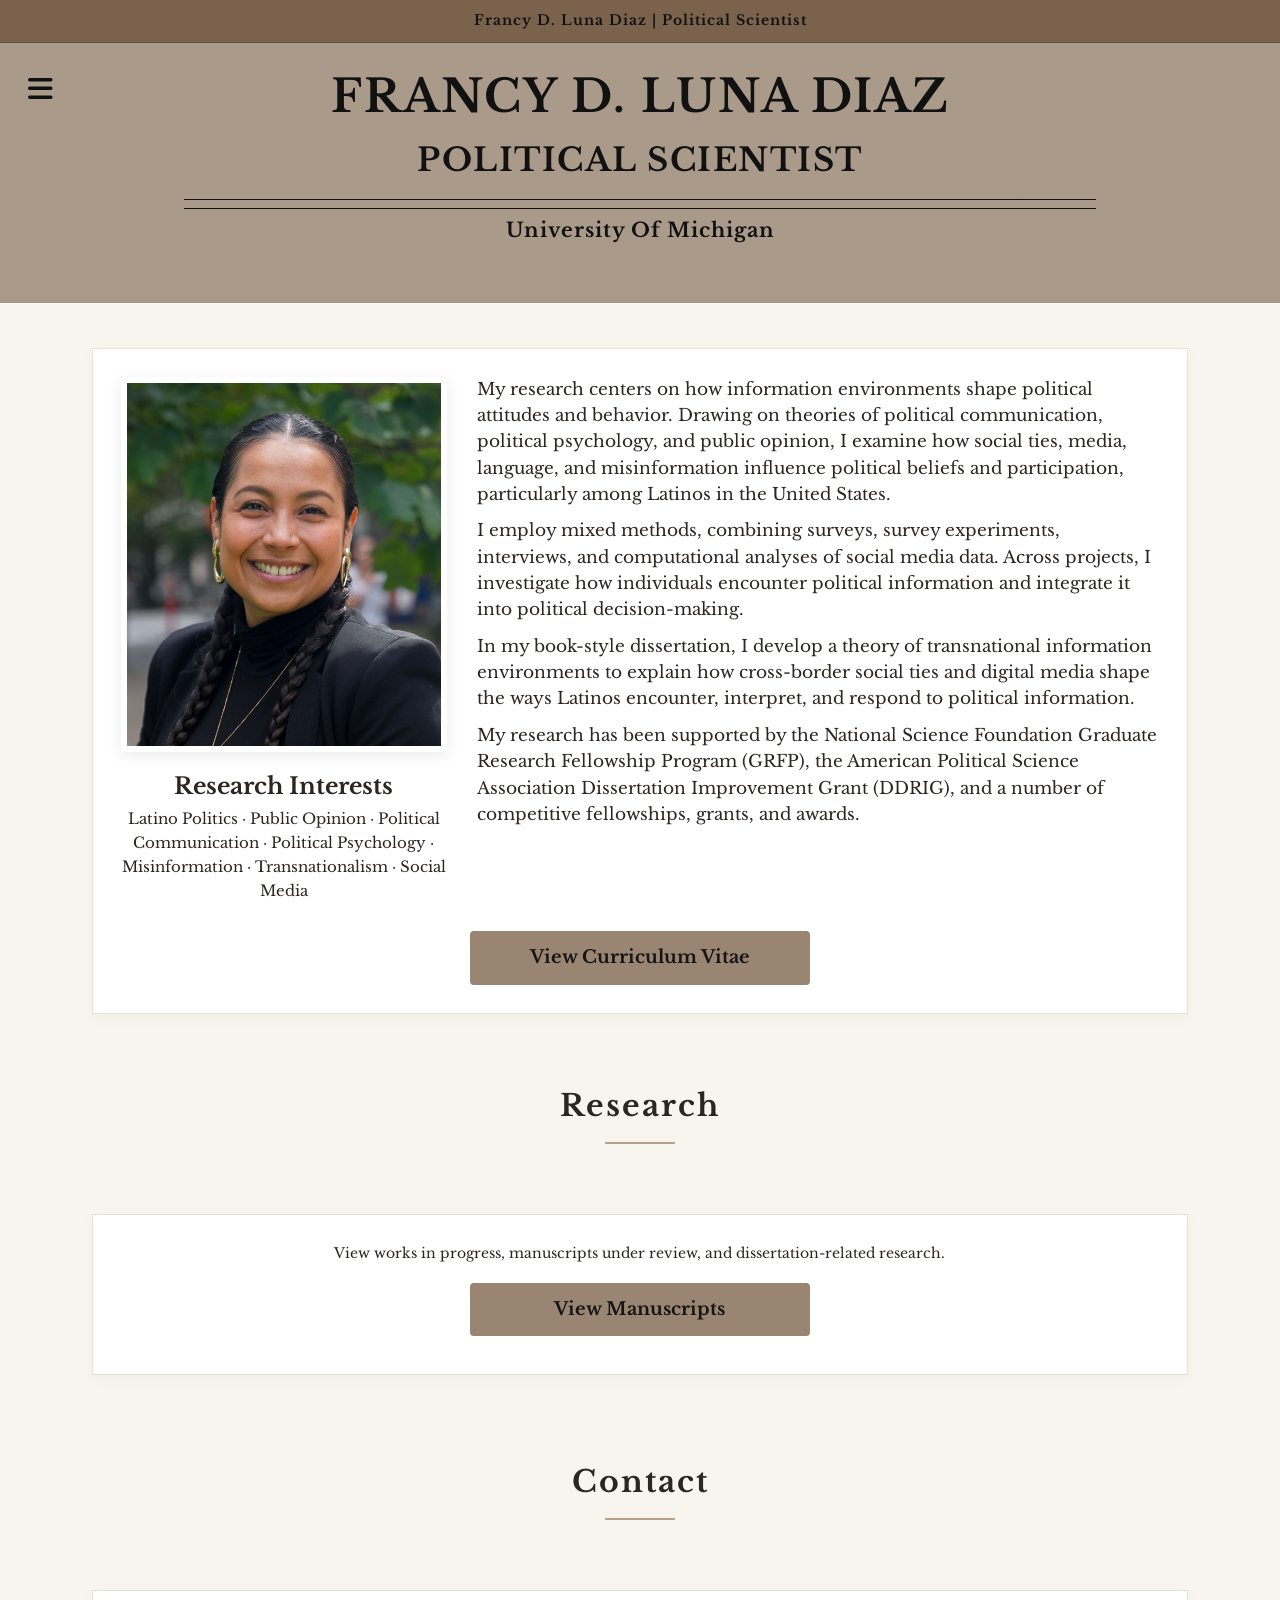
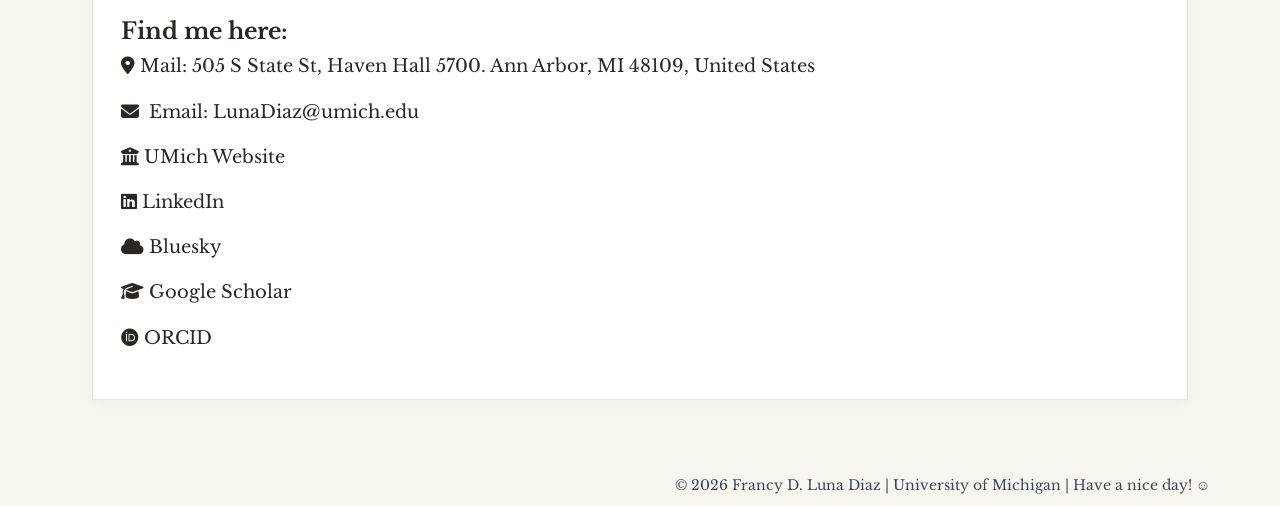
==== commit 26bce614: "Update teaching and background page layouts" ====
--- a/index.html
+++ b/index.html
@@ -3,12 +3,38 @@
 <head>
   <meta charset="UTF-8">
   <meta name="viewport" content="width=device-width, initial-scale=1.0">
-  <title>Francy Luna Diaz</title>
-
+
+  <title>Francy D. Luna Diaz | Political Scientist | University of Michigan</title>
+  <meta name="description" content="Francy D. Luna Diaz is a political scientist and Ph.D. candidate at the University of Michigan studying public opinion, political behavior, misinformation, transnationalism, social media, and Latino politics.">
+
+  <meta property="og:title" content="Francy D. Luna Diaz">
+  <meta property="og:description" content="Political Scientist | University of Michigan">
+  <meta property="og:image" content="https://francylunadiaz.com/website-preview.jpg">
+  <meta property="og:url" content="https://francylunadiaz.com">
+  <meta property="og:type" content="website">
+
+  <meta name="twitter:card" content="summary_large_image">
+  <meta name="twitter:title" content="Francy D. Luna Diaz">
+  <meta name="twitter:description" content="Political Scientist | University of Michigan">
+  <meta name="twitter:image" content="https://francylunadiaz.com/website-preview.jpg">
+ 
   <link rel="stylesheet" href="https://cdnjs.cloudflare.com/ajax/libs/font-awesome/6.5.1/css/all.min.css">
   <link href="https://fonts.googleapis.com/css2?family=Libre+Baskerville:wght@400;700&display=swap" rel="stylesheet">
   <link rel="stylesheet" href="styles.css">
 
+  <script type="application/ld+json">
+{
+  "@context":"https://schema.org",
+  "@type":"Person",
+  "givenName":"Francy",
+  "familyName":"Luna Diaz",
+  "name":"Francy D. Luna Diaz",
+  "jobTitle":"Political Scientist",
+  "affiliation":"University of Michigan",
+  "url":"https://francylunadiaz.com"
+}
+</script>
+  
   <style>
     body,
     h1, h2, h3, h4, h5, h6,
@@ -253,6 +279,10 @@
       color: #111111 !important;
     }
 
+    .main-nav {
+  z-index: 10001;
+}
+
     .main-nav ul,
     .main-nav li,
     .main-nav a {
@@ -423,7 +453,7 @@
   <div class="sticky-header">
     Francy D. Luna Diaz | Political Scientist
   </div>
-  <a href="#main-nav" class="mobile-sticky-menu">
+  <a href="#main-nav" class="mobile-sticky-menu open-menu">
     <i class="fa-solid fa-bars"></i>
   </a>
   <nav class="main-nav" id="main-nav">
@@ -464,8 +494,6 @@
     </div>
 
     <div class="section" id="about">
-      <h1>About</h1>
-      <hr>
     </div>
 
     <div class="container content-container">
@@ -559,4 +587,4 @@
     </div>
   </div>
 </body>
-</html>+</html>
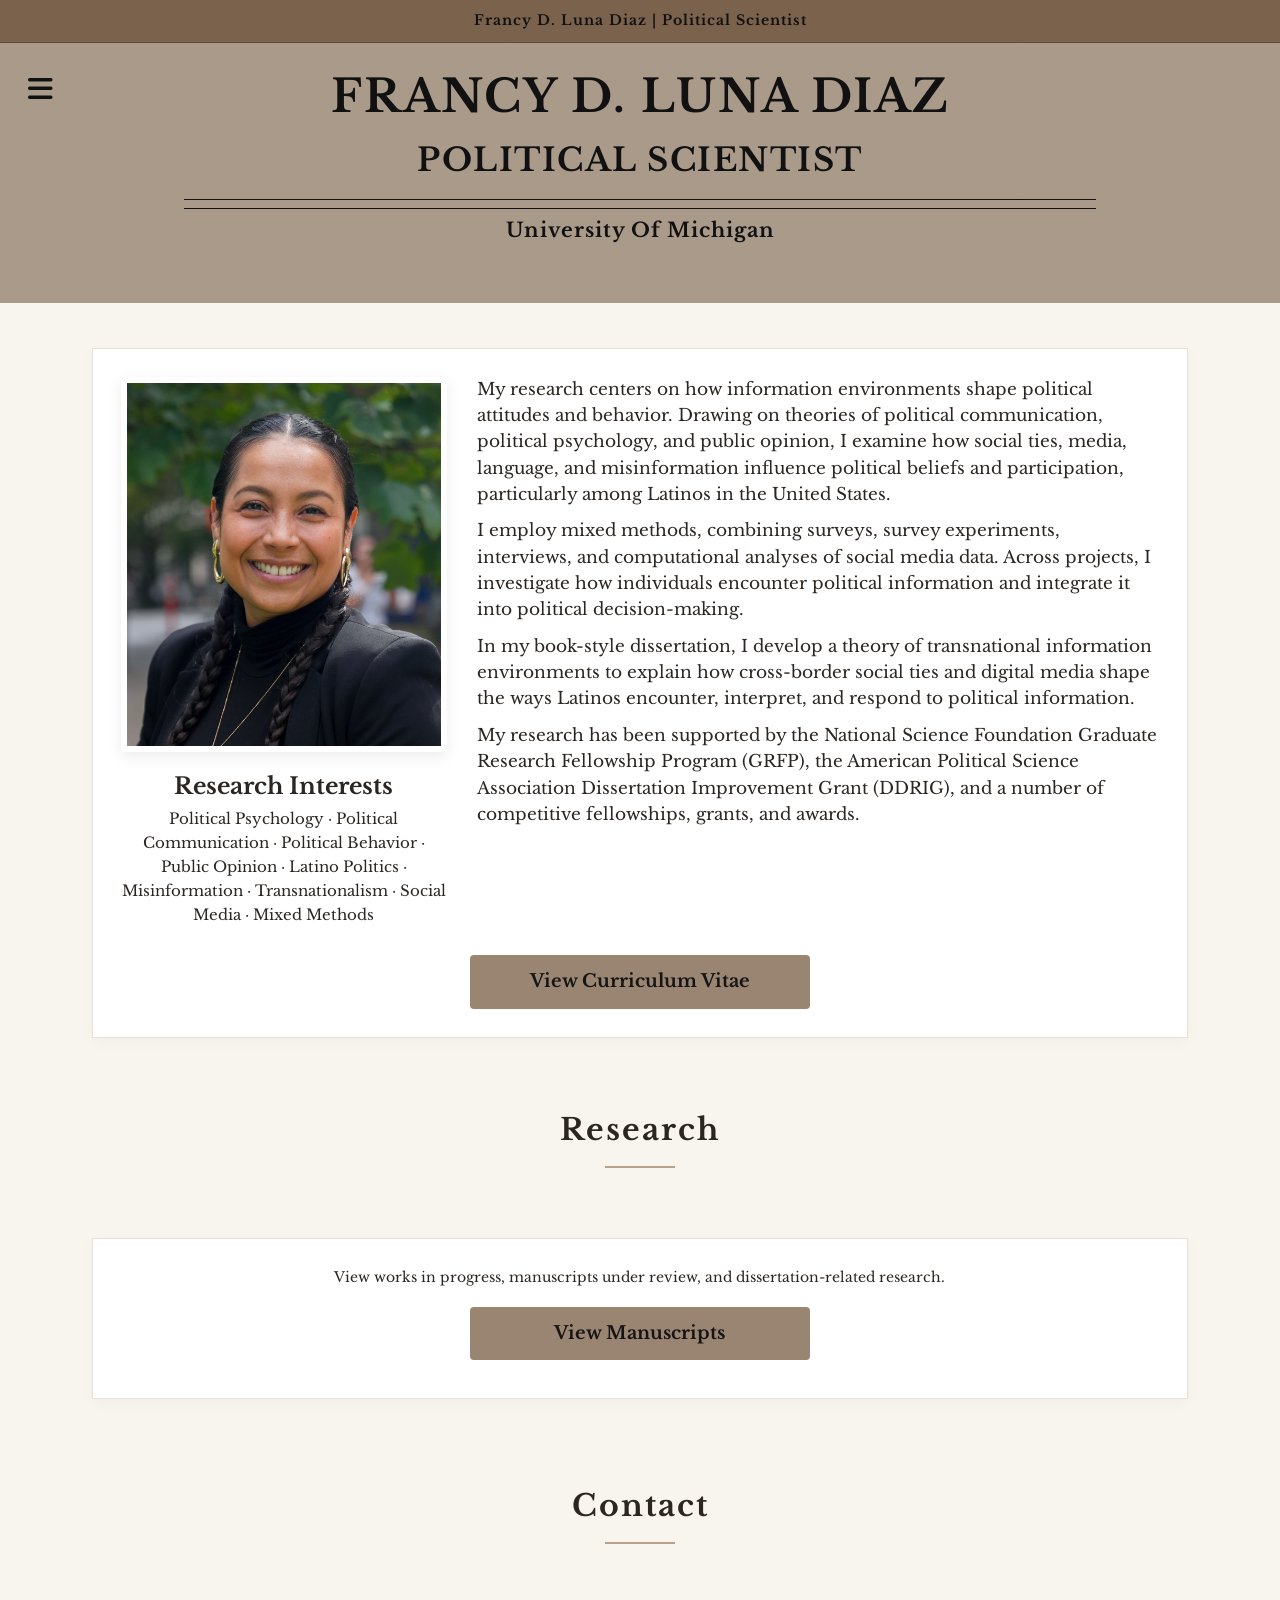
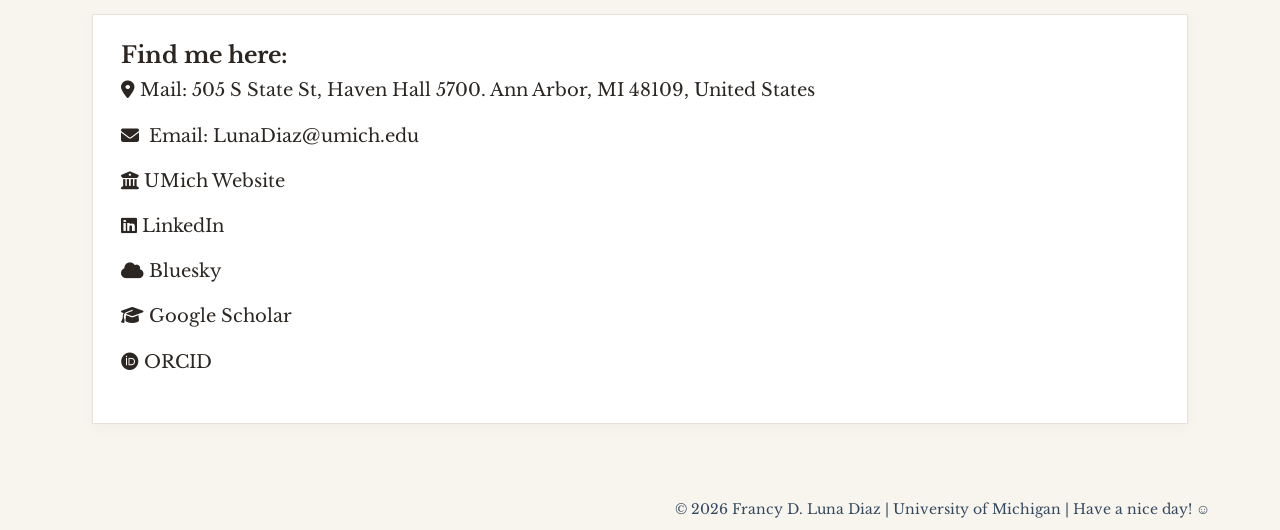
==== commit 03d801f7: "Update Interests" ====
--- a/index.html
+++ b/index.html
@@ -507,7 +507,7 @@
             <div class="research-interests-box">
               <h3>Research Interests</h3>
               <p>
-                Latino Politics · Public Opinion · Political Communication · Political Psychology · Misinformation · Transnationalism · Social Media
+Political Psychology · Political Communication · Political Behavior · Public Opinion · Latino Politics ·  Misinformation · Transnationalism · Social Media · Mixed Methods
               </p>
             </div>
           </div>
